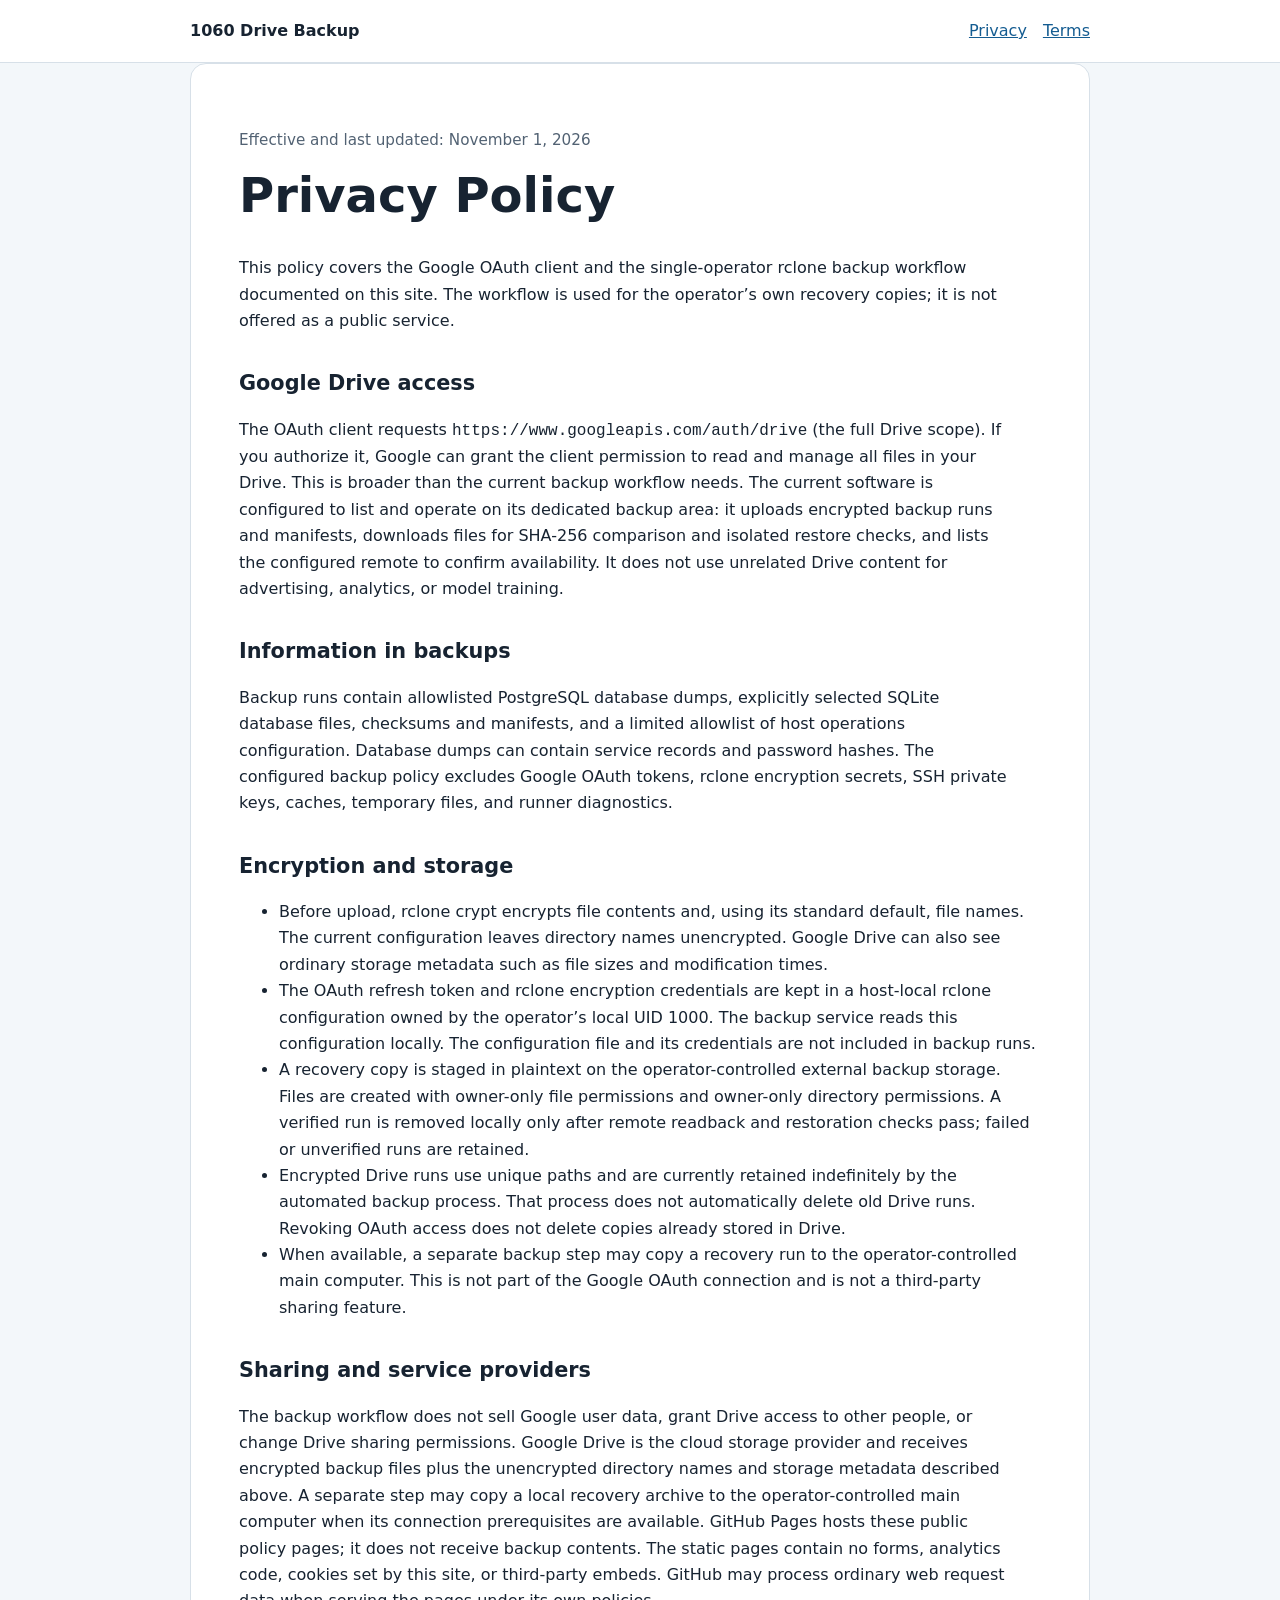
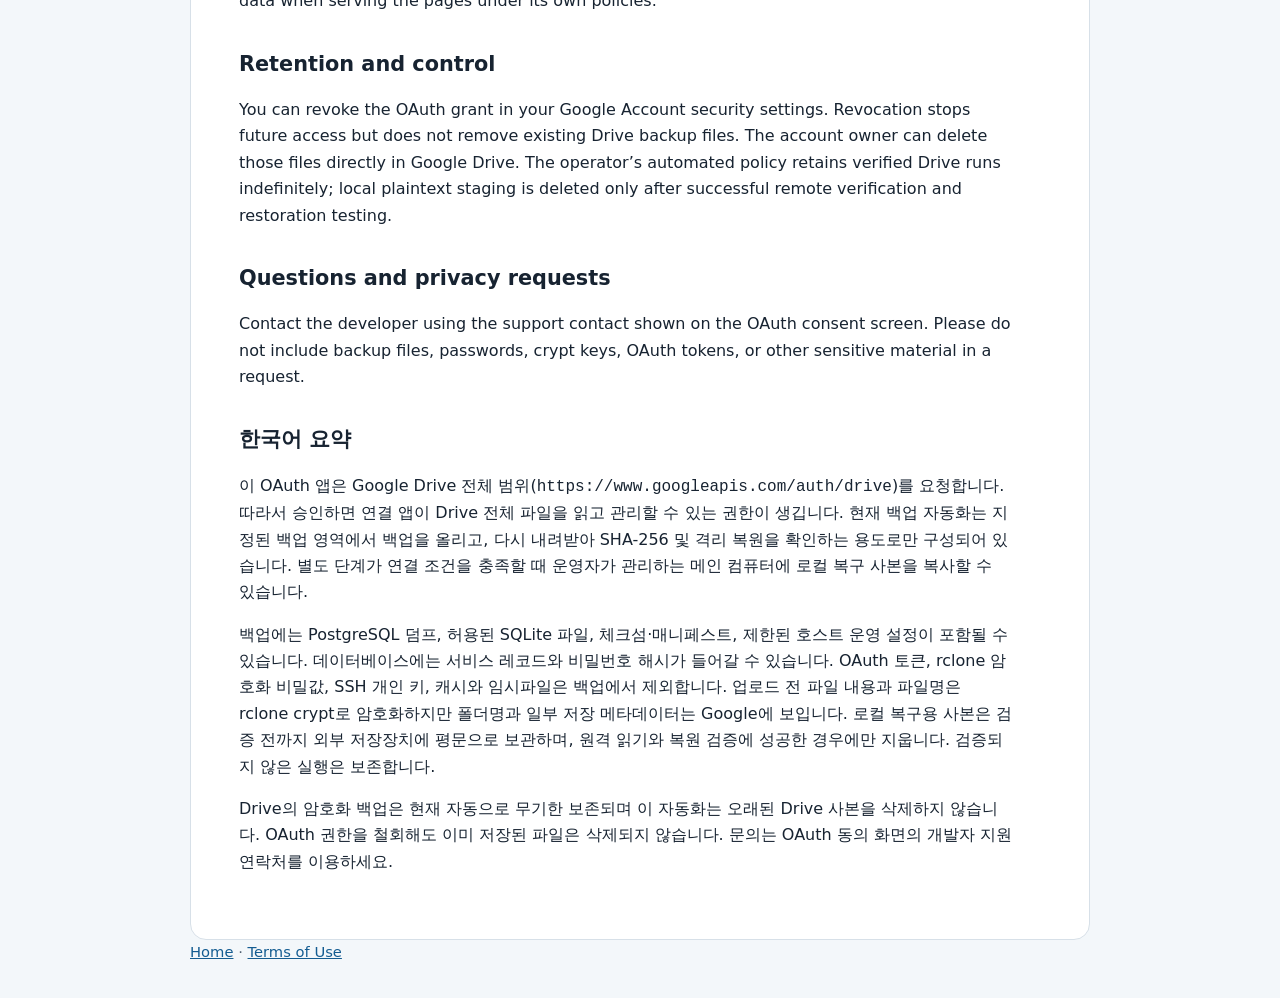
==== privacy.html @ 9bdd16dd "Document Google Drive backup privacy and terms" ====
<!doctype html>
<html lang="en">
<head>
  <meta charset="utf-8">
  <meta name="viewport" content="width=device-width, initial-scale=1">
  <meta name="description" content="Privacy policy for the single-operator 1060 rclone Google Drive backup workflow.">
  <title>Privacy Policy · 1060 Drive Backup</title>
  <link rel="stylesheet" href="./styles.css">
</head>
<body>
  <header><div class="wrap bar">
    <a class="brand" href="./">1060 Drive Backup</a>
    <nav aria-label="Main navigation"><a href="./privacy.html" aria-current="page">Privacy</a><a href="./terms.html">Terms</a></nav>
  </div></header>
  <main class="wrap">
    <p class="date">Effective and last updated: November 1, 2026</p>
    <h1>Privacy Policy</h1>
    <p>This policy covers the Google OAuth client and the single-operator rclone backup workflow documented on this site. The workflow is used for the operator’s own recovery copies; it is not offered as a public service.</p>

    <h2>Google Drive access</h2>
    <p>The OAuth client requests <code>https://www.googleapis.com/auth/drive</code> (the full Drive scope). If you authorize it, Google can grant the client permission to read and manage all files in your Drive. This is broader than the current backup workflow needs. The current software is configured to list and operate on its dedicated backup area: it uploads encrypted backup runs and manifests, downloads files for SHA-256 comparison and isolated restore checks, and lists the configured remote to confirm availability. It does not use unrelated Drive content for advertising, analytics, or model training.</p>

    <h2>Information in backups</h2>
    <p>Backup runs contain allowlisted PostgreSQL database dumps, explicitly selected SQLite database files, checksums and manifests, and a limited allowlist of host operations configuration. Database dumps can contain service records and password hashes. The configured backup policy excludes Google OAuth tokens, rclone encryption secrets, SSH private keys, caches, temporary files, and runner diagnostics.</p>

    <h2>Encryption and storage</h2>
    <ul>
      <li>Before upload, rclone crypt encrypts file contents and, using its standard default, file names. The current configuration leaves directory names unencrypted. Google Drive can also see ordinary storage metadata such as file sizes and modification times.</li>
      <li>The OAuth refresh token and rclone encryption credentials are kept in a host-local rclone configuration owned by the operator’s local UID 1000. The backup service reads this configuration locally. The configuration file and its credentials are not included in backup runs.</li>
      <li>A recovery copy is staged in plaintext on the operator-controlled external backup storage. Files are created with owner-only file permissions and owner-only directory permissions. A verified run is removed locally only after remote readback and restoration checks pass; failed or unverified runs are retained.</li>
      <li>Encrypted Drive runs use unique paths and are currently retained indefinitely by the automated backup process. That process does not automatically delete old Drive runs. Revoking OAuth access does not delete copies already stored in Drive.</li>
      <li>When available, a separate backup step may copy a recovery run to the operator-controlled main computer. This is not part of the Google OAuth connection and is not a third-party sharing feature.</li>
    </ul>

    <h2>Sharing and service providers</h2>
    <p>The backup workflow does not sell Google user data, grant Drive access to other people, or change Drive sharing permissions. Google Drive is the cloud storage provider and receives encrypted backup files plus the unencrypted directory names and storage metadata described above. A separate step may copy a local recovery archive to the operator-controlled main computer when its connection prerequisites are available. GitHub Pages hosts these public policy pages; it does not receive backup contents. The static pages contain no forms, analytics code, cookies set by this site, or third-party embeds. GitHub may process ordinary web request data when serving the pages under its own policies.</p>

    <h2>Retention and control</h2>
    <p>You can revoke the OAuth grant in your Google Account security settings. Revocation stops future access but does not remove existing Drive backup files. The account owner can delete those files directly in Google Drive. The operator’s automated policy retains verified Drive runs indefinitely; local plaintext staging is deleted only after successful remote verification and restoration testing.</p>

    <h2>Questions and privacy requests</h2>
    <p>Contact the developer using the support contact shown on the OAuth consent screen. Please do not include backup files, passwords, crypt keys, OAuth tokens, or other sensitive material in a request.</p>

    <h2>한국어 요약</h2>
    <p>이 OAuth 앱은 Google Drive 전체 범위(<code>https://www.googleapis.com/auth/drive</code>)를 요청합니다. 따라서 승인하면 연결 앱이 Drive 전체 파일을 읽고 관리할 수 있는 권한이 생깁니다. 현재 백업 자동화는 지정된 백업 영역에서 백업을 올리고, 다시 내려받아 SHA-256 및 격리 복원을 확인하는 용도로만 구성되어 있습니다. 별도 단계가 연결 조건을 충족할 때 운영자가 관리하는 메인 컴퓨터에 로컬 복구 사본을 복사할 수 있습니다.</p>
    <p>백업에는 PostgreSQL 덤프, 허용된 SQLite 파일, 체크섬·매니페스트, 제한된 호스트 운영 설정이 포함될 수 있습니다. 데이터베이스에는 서비스 레코드와 비밀번호 해시가 들어갈 수 있습니다. OAuth 토큰, rclone 암호화 비밀값, SSH 개인 키, 캐시와 임시파일은 백업에서 제외합니다. 업로드 전 파일 내용과 파일명은 rclone crypt로 암호화하지만 폴더명과 일부 저장 메타데이터는 Google에 보입니다. 로컬 복구용 사본은 검증 전까지 외부 저장장치에 평문으로 보관하며, 원격 읽기와 복원 검증에 성공한 경우에만 지웁니다. 검증되지 않은 실행은 보존합니다.</p>
    <p>Drive의 암호화 백업은 현재 자동으로 무기한 보존되며 이 자동화는 오래된 Drive 사본을 삭제하지 않습니다. OAuth 권한을 철회해도 이미 저장된 파일은 삭제되지 않습니다. 문의는 OAuth 동의 화면의 개발자 지원 연락처를 이용하세요.</p>
  </main>
  <footer class="wrap"><a href="./">Home</a> · <a href="./terms.html">Terms of Use</a></footer>
</body>
</html>
---- styles.css ----
:root { color-scheme: light; --ink: #172331; --muted: #526273; --line: #d7e0e8; --paper: #fff; --wash: #f3f7fa; --accent: #145c91; }
* { box-sizing: border-box; }
body { margin: 0; background: var(--wash); color: var(--ink); font: 16px/1.65 system-ui, -apple-system, BlinkMacSystemFont, "Segoe UI", sans-serif; }
a { color: var(--accent); }
.wrap { width: min(900px, calc(100% - 32px)); margin: 0 auto; }
header { background: var(--paper); border-bottom: 1px solid var(--line); }
.bar { display: flex; align-items: center; justify-content: space-between; gap: 20px; padding: 18px 0; }
.brand { color: var(--ink); font-weight: 700; text-decoration: none; }
nav { display: flex; flex-wrap: wrap; gap: 16px; }
main { margin: 36px auto; padding: clamp(22px, 5vw, 48px); background: var(--paper); border: 1px solid var(--line); border-radius: 16px; }
h1 { margin-top: 0; font-size: clamp(2rem, 5vw, 3rem); line-height: 1.15; }
h2 { margin: 2rem 0 .5rem; font-size: 1.3rem; }
p, li { max-width: 76ch; }
.lead { color: var(--muted); font-size: 1.12rem; }
.notice { margin: 24px 0; padding: 16px 18px; background: #edf5fb; border-left: 4px solid var(--accent); }
.date { color: var(--muted); font-size: .95rem; }
footer { padding: 0 0 36px; color: var(--muted); font-size: .92rem; }
@media (max-width: 560px) { .bar { align-items: flex-start; flex-direction: column; } }
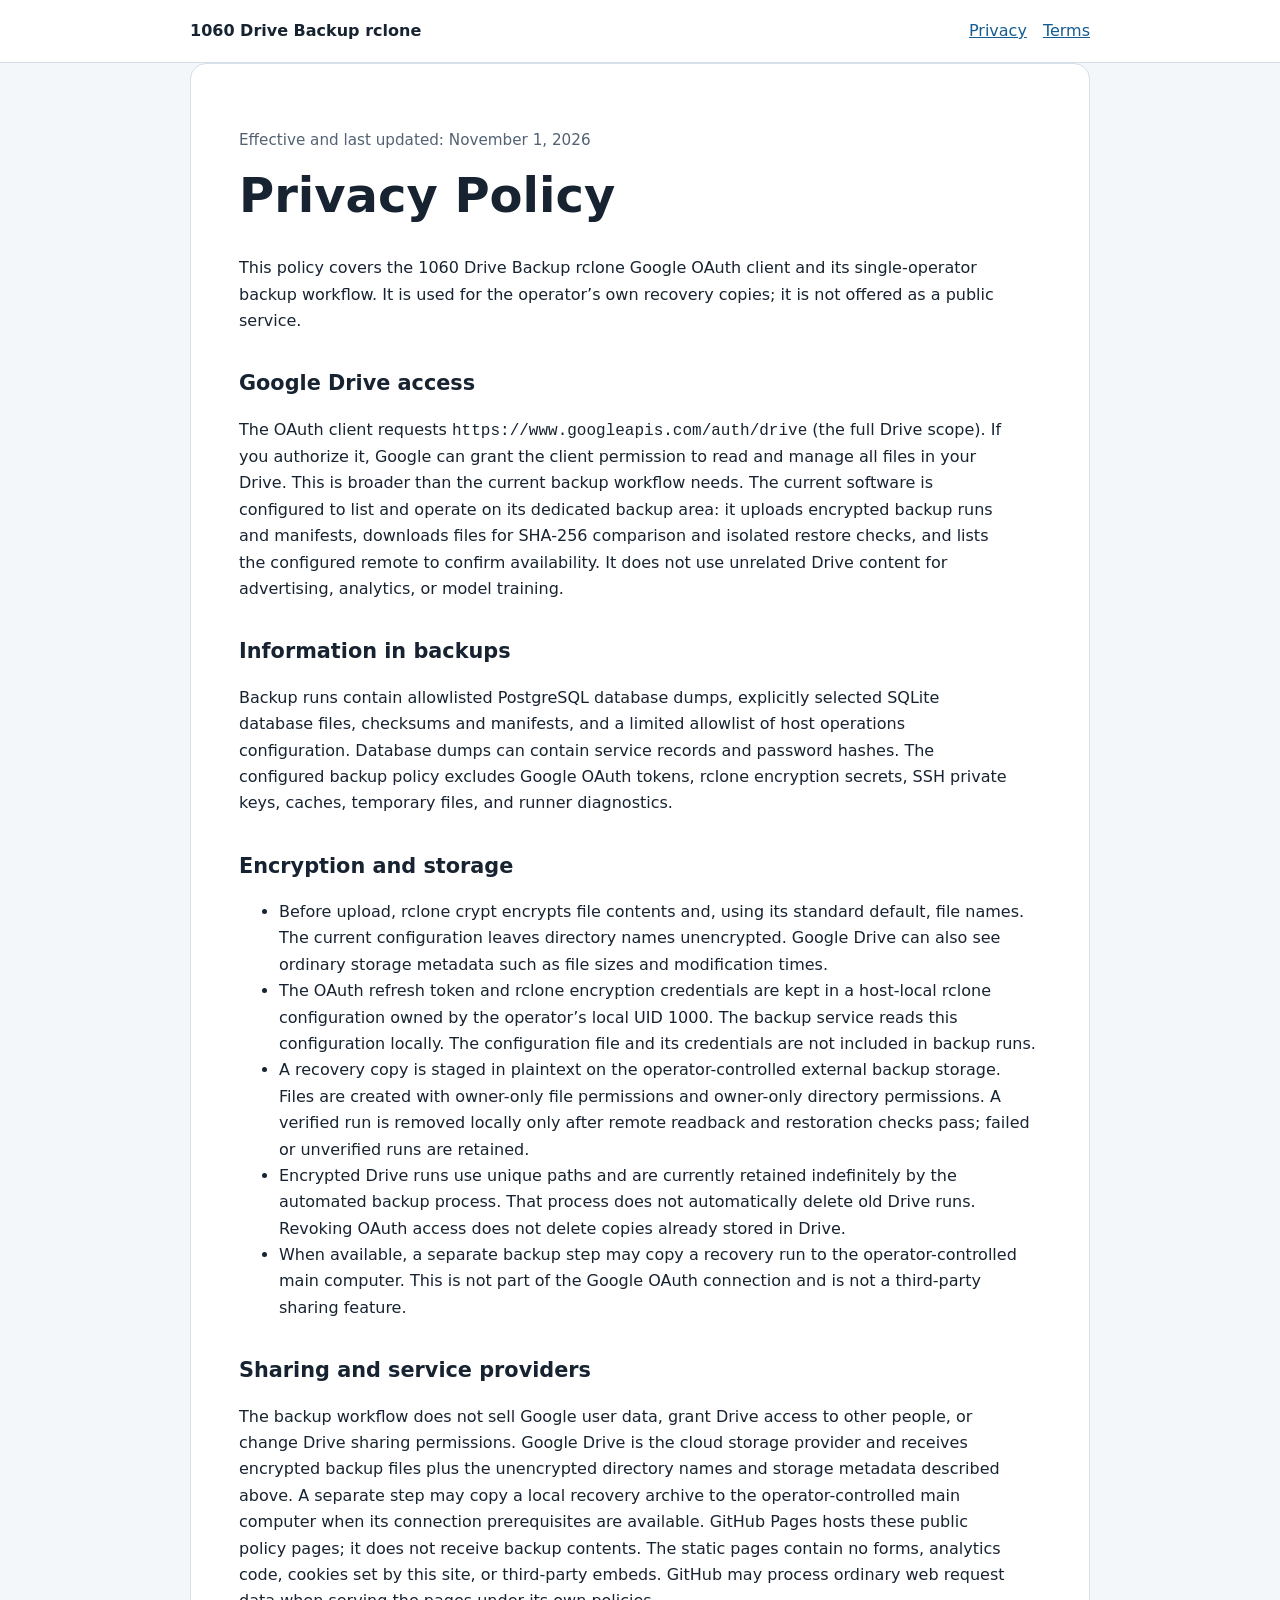
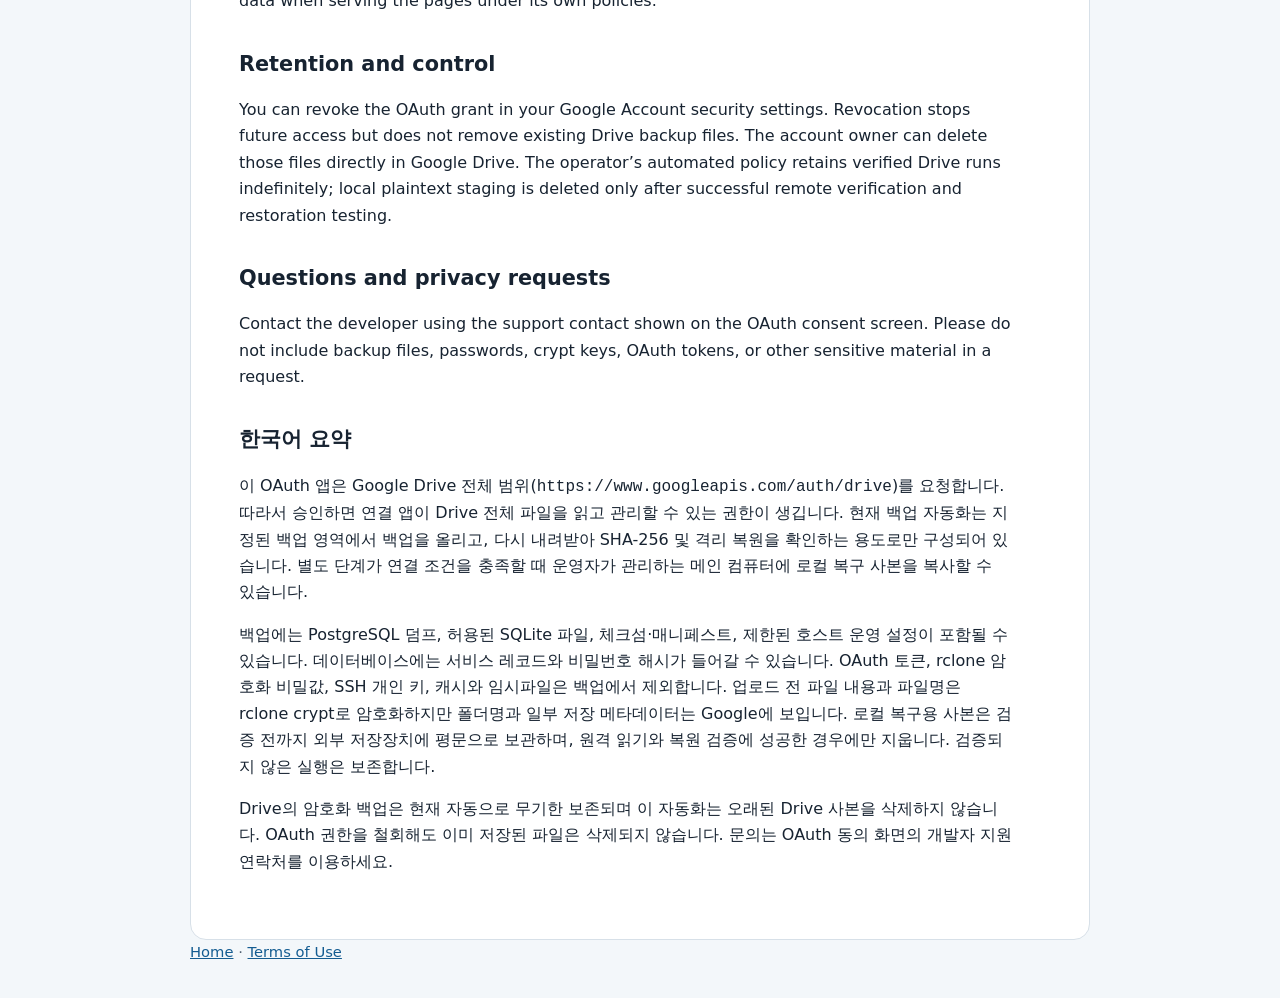
==== commit bd696e9e: "Match the site name to the OAuth consent screen" ====
--- a/privacy.html
+++ b/privacy.html
@@ -4,18 +4,18 @@
   <meta charset="utf-8">
   <meta name="viewport" content="width=device-width, initial-scale=1">
   <meta name="description" content="Privacy policy for the single-operator 1060 rclone Google Drive backup workflow.">
-  <title>Privacy Policy · 1060 Drive Backup</title>
+  <title>Privacy Policy · 1060 Drive Backup rclone</title>
   <link rel="stylesheet" href="./styles.css">
 </head>
 <body>
   <header><div class="wrap bar">
-    <a class="brand" href="./">1060 Drive Backup</a>
+    <a class="brand" href="./">1060 Drive Backup rclone</a>
     <nav aria-label="Main navigation"><a href="./privacy.html" aria-current="page">Privacy</a><a href="./terms.html">Terms</a></nav>
   </div></header>
   <main class="wrap">
     <p class="date">Effective and last updated: November 1, 2026</p>
     <h1>Privacy Policy</h1>
-    <p>This policy covers the Google OAuth client and the single-operator rclone backup workflow documented on this site. The workflow is used for the operator’s own recovery copies; it is not offered as a public service.</p>
+    <p>This policy covers the 1060 Drive Backup rclone Google OAuth client and its single-operator backup workflow. It is used for the operator’s own recovery copies; it is not offered as a public service.</p>
 
     <h2>Google Drive access</h2>
     <p>The OAuth client requests <code>https://www.googleapis.com/auth/drive</code> (the full Drive scope). If you authorize it, Google can grant the client permission to read and manage all files in your Drive. This is broader than the current backup workflow needs. The current software is configured to list and operate on its dedicated backup area: it uploads encrypted backup runs and manifests, downloads files for SHA-256 comparison and isolated restore checks, and lists the configured remote to confirm availability. It does not use unrelated Drive content for advertising, analytics, or model training.</p>
